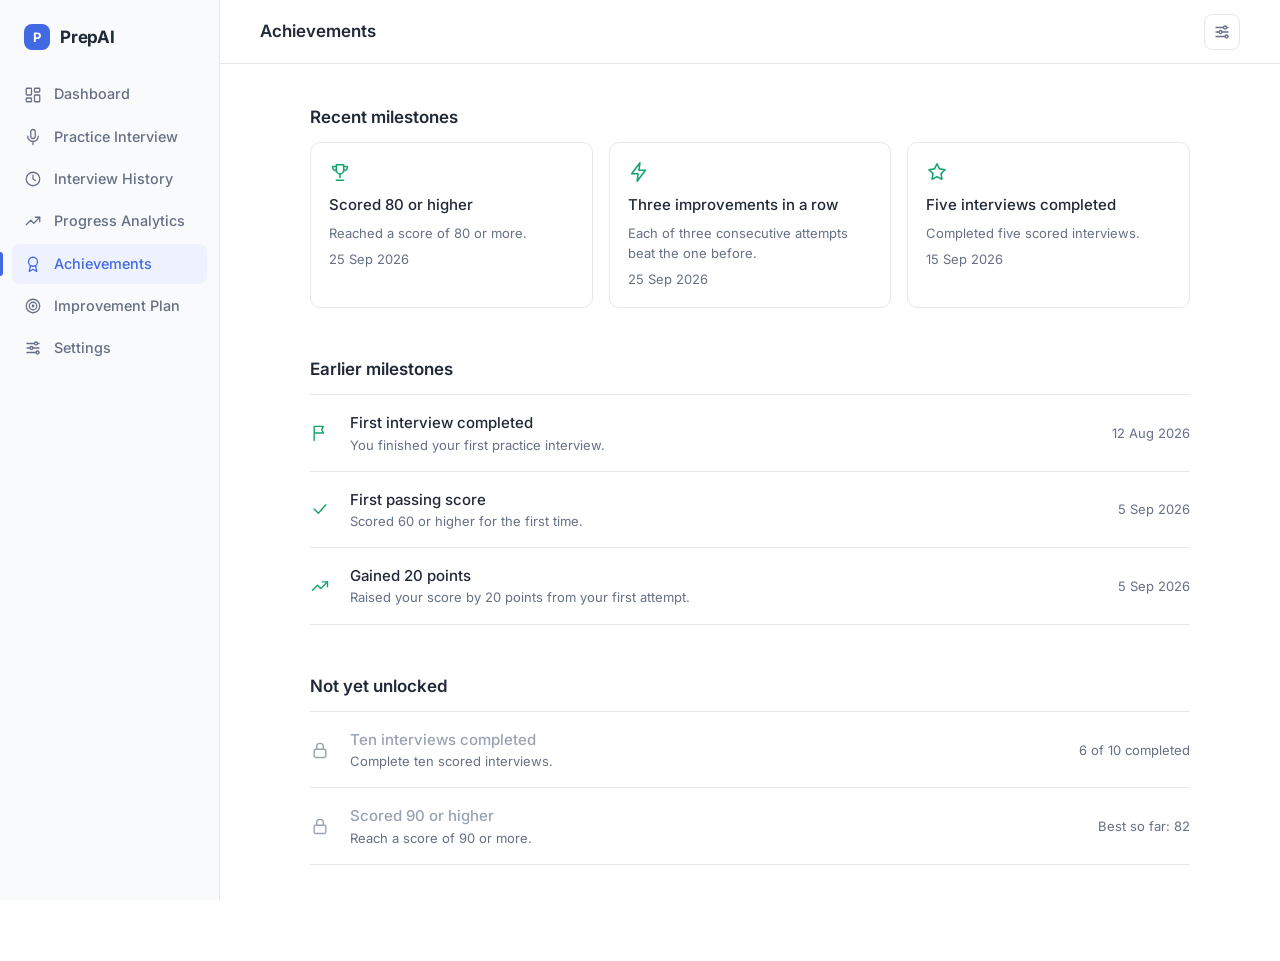
==== prepai/achievements.html @ 639c00a0 "Baseline: Stitch-generated PrepAI frontend before repair stage" ====
<!DOCTYPE html>
<html lang="en">
<head>
  <meta charset="utf-8">
  <meta name="viewport" content="width=device-width, initial-scale=1">
  <title>Achievements – PrepAI</title>
  <link rel="preconnect" href="https://fonts.googleapis.com">
  <link rel="preconnect" href="https://fonts.gstatic.com" crossorigin>
  <link href="https://fonts.googleapis.com/css2?family=Inter:wght@400;500;600;700&display=swap" rel="stylesheet">
  <link rel="stylesheet" href="css/styles.css">
</head>
<body data-page="achievements" data-nav="achievements.html">
  <div class="main">
    <header class="topbar">
      <button class="icon-btn menu-btn" type="button" id="menu-btn" aria-label="Open menu" aria-controls="sidebar" data-icon="menu"></button>
      <h1 class="topbar-title">Achievements</h1>
      <div class="topbar-tools"></div>
      <a class="icon-btn account-btn" href="settings.html" aria-label="Account and settings" title="Account and settings" data-icon="settings"></a>
    </header>
    <main class="content">

      <section>
        <h3 class="section-title" style="margin-bottom:12px">Recent milestones</h3>
        <div class="featured" id="featured"></div>
      </section>
      <section>
        <h3 class="section-title">Earlier milestones</h3>
        <div id="unlocked" style="border-top:1px solid var(--border);margin-top:12px"></div>
      </section>
      <section>
        <h3 class="section-title">Not yet unlocked</h3>
        <div id="locked" style="border-top:1px solid var(--border);margin-top:12px"></div>
      </section>
    </main>
  </div>
  <script src="js/icons.js"></script>
  <script src="js/data.js"></script>
  <script src="js/chart.js"></script>
  <script src="js/pages.js"></script>
  <script src="js/app.js"></script>
</body>
</html>
---- prepai/css/styles.css ----
/* ==========================================================
   PrepAI – one light design system for every screen
   ========================================================== */
:root {
  --bg: #FFFFFF;
  --surface: #F8FAFC;
  --primary: #4169E1;
  --primary-dark: #3558C9;
  --primary-soft: #EEF2FF;
  --text: #202938;
  --muted: #667085;
  --border: #E5E7EB;
  --success: #16A36A;
  --danger: #DC5353;
  --radius: 10px;
  --sidebar: 220px;
  --font: Inter, system-ui, -apple-system, "Segoe UI", Roboto, Helvetica, Arial, sans-serif;
}
* { box-sizing: border-box; }
html { font-size: 100%; }
body {
  margin: 0; background: var(--bg); color: var(--text);
  font-family: var(--font); font-size: .9375rem; line-height: 1.55;
  -webkit-font-smoothing: antialiased;
}
h1, h2, h3, h4, p, ul { margin: 0; }
a { color: inherit; text-decoration: none; }
button, input, select, textarea { font: inherit; color: inherit; }
:focus-visible { outline: 2px solid var(--primary); outline-offset: 2px; border-radius: 6px; }
svg.icon { stroke: currentColor; fill: none; stroke-width: 1.7; stroke-linecap: round; stroke-linejoin: round; flex: none; }
.muted { color: var(--muted); }
.pos { color: var(--success); }
.neg { color: var(--danger); }

/* ---------- Sidebar ---------- */
.sidebar {
  position: fixed; inset: 0 auto 0 0; width: var(--sidebar); z-index: 50;
  background: var(--surface); border-right: 1px solid var(--border);
  display: flex; flex-direction: column; padding: 20px 12px;
}
.brand { display: flex; align-items: center; gap: 10px; padding: 4px 12px 24px; font-weight: 700; font-size: 1.0625rem; letter-spacing: -.01em; }
.brand-mark { width: 26px; height: 26px; border-radius: 8px; background: var(--primary); color: #fff; display: grid; place-items: center; font-size: .8125rem; }
.nav { display: flex; flex-direction: column; gap: 2px; }
.nav a { position: relative; display: flex; align-items: center; gap: 12px; padding: 9px 12px; border-radius: 8px; color: var(--muted); font-weight: 500; font-size: .9rem; }
.nav a:hover { background: #EEF1F6; color: var(--text); }
.nav a[aria-current="page"] { background: var(--primary-soft); color: var(--primary); }
.nav a[aria-current="page"]::before { content: ""; position: absolute; left: -12px; top: 8px; bottom: 8px; width: 3px; border-radius: 0 3px 3px 0; background: var(--primary); }
.scrim { display: none; position: fixed; inset: 0; background: rgba(32, 41, 56, .4); z-index: 40; }

/* ---------- Layout ---------- */
.main { margin-left: var(--sidebar); min-height: 100vh; }
.topbar { position: sticky; top: 0; z-index: 30; background: #fff; border-bottom: 1px solid var(--border); display: flex; align-items: center; gap: 16px; min-height: 64px; padding: 0 40px; flex-wrap: wrap; }
.topbar-title { font-size: 1.0625rem; font-weight: 600; }
.topbar-tools { margin-left: auto; display: flex; align-items: center; gap: 12px; flex-wrap: wrap; }
.topbar-tools:empty { display: none; }
.icon-btn { display: inline-grid; place-items: center; width: 36px; height: 36px; border-radius: 8px; border: 1px solid var(--border); background: #fff; color: var(--muted); cursor: pointer; }
.icon-btn:hover { background: var(--surface); color: var(--text); }
.menu-btn { display: none; }
.account-btn { margin-left: auto; }
.topbar-tools:not(:empty) + .account-btn { margin-left: 0; }
.content { max-width: 960px; margin: 0 auto; padding: 40px 40px 96px; display: flex; flex-direction: column; gap: 48px; }

/* ---------- Typography ---------- */
.page-heading { font-size: 1.75rem; font-weight: 600; letter-spacing: -.02em; line-height: 1.25; }
.subtle { color: var(--muted); margin-top: 4px; }
.section-title { font-size: 1.0625rem; font-weight: 600; }
.eyebrow { font-size: .75rem; font-weight: 600; text-transform: uppercase; letter-spacing: .06em; color: var(--primary); }
.section-head { display: flex; justify-content: space-between; align-items: baseline; margin-bottom: 12px; gap: 12px; }
.link { color: var(--primary); font-weight: 500; font-size: .875rem; }
.link:hover { text-decoration: underline; }

/* ---------- Buttons & controls ---------- */
.btn { display: inline-flex; align-items: center; justify-content: center; gap: 8px; height: 40px; padding: 0 18px; border-radius: 8px; border: 1px solid transparent; background: none; font-weight: 500; cursor: pointer; white-space: nowrap; }
.btn-primary { background: var(--primary); color: #fff; }
.btn-primary:hover { background: var(--primary-dark); }
.btn-secondary { background: #fff; border-color: var(--border); }
.btn-secondary:hover { background: var(--surface); }
.btn-outline { background: #fff; border-color: var(--primary); color: var(--primary); }
.btn-outline:hover { background: var(--primary-soft); }
.btn-ghost { color: var(--muted); }
.btn-ghost:hover { color: var(--text); background: var(--surface); }
.btn-sm { height: 32px; padding: 0 12px; font-size: .8125rem; }
.btn-block { width: 100%; }
.seg { display: inline-flex; border: 1px solid var(--border); border-radius: 8px; padding: 2px; background: #fff; }
.seg button { border: 0; background: none; padding: 6px 12px; border-radius: 6px; font-size: .8125rem; font-weight: 500; color: var(--muted); cursor: pointer; }
.seg button[aria-pressed="true"] { background: var(--primary-soft); color: var(--primary); }
.select, .input { height: 38px; border: 1px solid var(--border); border-radius: 8px; padding: 0 12px; background: #fff; min-width: 0; }
.input:focus, .select:focus, textarea:focus { outline: 2px solid var(--primary); outline-offset: 0; border-color: var(--primary); }
.switch { position: relative; display: inline-block; }
.switch input { appearance: none; -webkit-appearance: none; width: 38px; height: 22px; border-radius: 99px; background: #D0D5DD; margin: 0; cursor: pointer; transition: background .15s; display: block; }
.switch input::after { content: ""; position: absolute; top: 3px; left: 3px; width: 16px; height: 16px; border-radius: 50%; background: #fff; transition: transform .15s; }
.switch input:checked { background: var(--primary); }
.switch input:checked::after { transform: translateX(16px); }

/* ---------- Dashboard ---------- */
.hero { display: flex; justify-content: space-between; align-items: center; gap: 24px; flex-wrap: wrap; }
.metrics { display: grid; grid-template-columns: repeat(3, 1fr); gap: 16px; }
.metric { border: 1px solid var(--border); border-radius: var(--radius); padding: 18px 20px; }
.metric-label { font-size: .8125rem; color: var(--muted); }
.metric-value { font-size: 1.875rem; font-weight: 600; letter-spacing: -.02em; line-height: 1.2; margin-top: 6px; }
.metric-sub { font-size: .8125rem; color: var(--muted); margin-top: 2px; }
.split { display: grid; grid-template-columns: minmax(0, 2fr) minmax(0, 1fr); gap: 40px; align-items: start; }
.split .section-title { margin-bottom: 12px; }
.reco { background: var(--surface); border: 1px solid var(--border); border-radius: var(--radius); padding: 24px; display: flex; flex-direction: column; gap: 14px; }
.reco-text { font-size: 1.0625rem; font-weight: 500; line-height: 1.45; }

/* ---------- Lists ---------- */
.list { border-top: 1px solid var(--border); }
.list-row { display: flex; align-items: center; gap: 16px; padding: 16px 4px; border-bottom: 1px solid var(--border); }
a.list-row:hover { background: var(--surface); }
.row-main { flex: 1; min-width: 0; }
.row-title { font-weight: 500; }
.row-sub { font-size: .8125rem; color: var(--muted); }
.row-score { font-weight: 600; width: 40px; text-align: right; }
.row-change { display: inline-flex; align-items: center; gap: 2px; width: 56px; font-size: .8125rem; font-weight: 500; }
.table .row-change, .plain-list .row-change { width: auto; }
.row-arrow { color: var(--muted); display: inline-flex; }
.two-col { display: grid; grid-template-columns: 1fr 1fr; gap: 48px; }
.plain-list { list-style: none; padding: 0; margin-top: 12px; border-top: 1px solid var(--border); }
.plain-list li { display: flex; justify-content: space-between; align-items: center; gap: 12px; padding: 12px 0; border-bottom: 1px solid var(--border); }
.bullets { margin: 12px 0 0; padding-left: 18px; display: flex; flex-direction: column; gap: 8px; }

/* ---------- Chart ---------- */
.chart { position: relative; width: 100%; }
.chart svg { display: block; overflow: visible; }
.chart .grid { stroke: var(--border); stroke-width: 1; }
.chart .axis-label { fill: var(--muted); font-size: 11px; font-family: var(--font); }
.chart .line { fill: none; stroke: var(--primary); stroke-width: 2.25; stroke-linejoin: round; stroke-linecap: round; }
.chart .trend { fill: none; stroke: #98A2B3; stroke-width: 1.5; stroke-dasharray: 5 5; }
.chart .dot { fill: #fff; stroke: var(--primary); stroke-width: 2.25; transition: stroke-width .12s; }
.chart .pt:hover .dot, .chart .pt:focus .dot { stroke-width: 4; }
.chart .hit { fill: transparent; cursor: pointer; }
.chart .mk-ach { fill: var(--success); }
.chart .mk-miss { fill: #fff; stroke: #98A2B3; stroke-width: 1.5; }
.chart-tip { position: absolute; pointer-events: none; background: var(--text); color: #fff; padding: 8px 10px; border-radius: 8px; font-size: .75rem; line-height: 1.45; white-space: nowrap; transform: translate(-50%, -125%); z-index: 5; }
.chart-tip[hidden] { display: none; }
.empty { color: var(--muted); padding: 48px 0; text-align: center; }
.legend { display: flex; flex-wrap: wrap; gap: 8px 20px; font-size: .8125rem; color: var(--muted); margin-top: 14px; }
.legend span { display: inline-flex; align-items: center; gap: 6px; }
.summary-line { margin-top: 16px; font-size: 1rem; }

/* ---------- Table (history) ---------- */
.summary-compact { color: var(--muted); font-size: .875rem; }
.table { width: 100%; border-collapse: collapse; }
.table th { text-align: left; font-size: .75rem; font-weight: 500; color: var(--muted); text-transform: uppercase; letter-spacing: .05em; padding: 0 12px 10px; border-bottom: 1px solid var(--border); }
.table td { padding: 16px 12px; border-bottom: 1px solid var(--border); vertical-align: middle; font-variant-numeric: tabular-nums; }
.table tbody tr[data-href] { cursor: pointer; }
.table tbody tr:hover td { background: var(--surface); }
.res { font-size: .8125rem; font-weight: 500; }
.res-passed { color: var(--success); }
.res-failed { color: var(--danger); }
.res-incomplete, .res-missed { color: var(--muted); }
.table-foot { display: flex; justify-content: center; margin-top: 20px; }
.view-link { display: inline-flex; align-items: center; gap: 2px; color: var(--primary); font-weight: 500; font-size: .875rem; }

/* ---------- Improvement plan ---------- */
.skills { border-top: 1px solid var(--border); margin-top: 12px; }
.skill { display: grid; grid-template-columns: 180px 1fr 44px 64px; align-items: center; gap: 16px; padding: 14px 0; border-bottom: 1px solid var(--border); }
.bar { height: 6px; border-radius: 99px; background: #EEF1F6; overflow: hidden; }
.bar > span { display: block; height: 100%; background: var(--primary); border-radius: 99px; }
.action { display: grid; grid-template-columns: 80px 1fr 80px auto; align-items: center; gap: 16px; padding: 16px 0; border-bottom: 1px solid var(--border); }
.priority { font-size: .75rem; font-weight: 600; text-transform: uppercase; letter-spacing: .05em; color: var(--primary); }
details.disclosure { border-top: 1px solid var(--border); border-bottom: 1px solid var(--border); }
details.disclosure > summary { list-style: none; cursor: pointer; padding: 16px 0; display: flex; align-items: center; justify-content: space-between; font-weight: 500; }
details > summary::-webkit-details-marker { display: none; }
details > summary .chev { transition: transform .15s; color: var(--muted); display: inline-flex; }
details[open] > summary .chev { transform: rotate(90deg); }
.disclosure-body { padding: 4px 0 24px; display: flex; flex-direction: column; gap: 24px; }

/* ---------- Achievements ---------- */
.featured { display: grid; grid-template-columns: repeat(3, 1fr); gap: 16px; }
.feat { border: 1px solid var(--border); border-radius: var(--radius); padding: 18px; display: flex; flex-direction: column; gap: 6px; }
.feat .icon { color: var(--success); margin-bottom: 4px; }
.ach-row { display: grid; grid-template-columns: 24px 1fr auto; gap: 16px; align-items: center; padding: 16px 0; border-bottom: 1px solid var(--border); }
.ach-row .icon { color: var(--success); }
.ach-row.locked .icon, .ach-row.locked .row-title { color: #98A2B3; }
.ach-date { font-size: .8125rem; color: var(--muted); white-space: nowrap; }

/* ---------- Results ---------- */
.score-row { display: flex; align-items: center; gap: 32px; flex-wrap: wrap; }
.big-score { font-size: 3.5rem; font-weight: 600; letter-spacing: -.03em; line-height: 1; }
.big-score span { font-size: 1.25rem; font-weight: 400; color: var(--muted); margin-left: 4px; }
.score-meta { display: flex; flex-direction: column; gap: 4px; }
.qa-list { border-top: 1px solid var(--border); margin-top: 12px; }
details.qa { border-bottom: 1px solid var(--border); }
details.qa > summary { list-style: none; cursor: pointer; display: grid; grid-template-columns: 32px 1fr auto 20px; gap: 12px; align-items: center; padding: 16px 0; }
details.qa .qa-body { padding: 0 0 20px 44px; color: var(--muted); }
.actions { display: flex; gap: 12px; flex-wrap: wrap; }
.notice { border: 1px solid var(--border); background: var(--surface); border-radius: var(--radius); padding: 16px 20px; color: var(--muted); }

/* ---------- Practice ---------- */
.practice { max-width: 720px; gap: 28px; padding-top: 56px; }
.practice-meta { display: flex; justify-content: space-between; color: var(--muted); font-size: .875rem; }
.timer { font-variant-numeric: tabular-nums; }
.progress { height: 4px; background: #EEF1F6; border-radius: 99px; overflow: hidden; margin-top: -12px; }
.progress span { display: block; height: 100%; width: 0; background: var(--primary); transition: width .25s; }
.question { font-size: 1.625rem; font-weight: 600; letter-spacing: -.015em; line-height: 1.35; }
.answer textarea { width: 100%; min-height: 200px; resize: vertical; border: 1px solid var(--border); border-radius: var(--radius); padding: 16px; line-height: 1.6; }
.answer-tools { display: flex; align-items: center; gap: 16px; margin-top: 12px; min-height: 40px; }
.mic-btn { display: inline-flex; align-items: center; gap: 8px; height: 40px; padding: 0 14px; border: 1px solid var(--border); border-radius: 8px; background: #fff; color: var(--muted); cursor: pointer; }
.mic-btn[aria-pressed="true"] { color: var(--primary); border-color: var(--primary); background: var(--primary-soft); }
.wave { display: flex; align-items: center; gap: 3px; height: 24px; }
.wave[hidden] { display: none; }
.wave span { width: 3px; height: 6px; border-radius: 2px; background: var(--primary); animation: wave 1s ease-in-out infinite; }
.wave span:nth-child(2n) { animation-delay: .15s; }
.wave span:nth-child(3n) { animation-delay: .3s; }
.wave span:nth-child(5n) { animation-delay: .45s; }
@keyframes wave { 0%, 100% { height: 5px; } 50% { height: 22px; } }
.hint { color: var(--danger); font-size: .8125rem; min-height: 1.2em; }
.practice-actions { display: flex; justify-content: space-between; align-items: center; gap: 12px; flex-wrap: wrap; }
.pause-note { display: none; text-align: center; padding: 56px 0; color: var(--muted); }
.practice.is-paused .question, .practice.is-paused .answer, .practice.is-paused #submit { display: none; }
.practice.is-paused .pause-note { display: block; }

/* ---------- Settings ---------- */
.group { border-top: 1px solid var(--border); padding-top: 24px; }
.group h3 { font-size: 1.0625rem; font-weight: 600; margin-bottom: 8px; }
.field { display: flex; justify-content: space-between; align-items: center; gap: 24px; padding: 14px 0; }
.field label, .field .field-name { font-weight: 500; }
.field-desc { font-size: .8125rem; color: var(--muted); }
.field .select, .field .input { width: 220px; }
.save-row { display: flex; align-items: center; gap: 16px; }
.saved-msg { color: var(--success); font-size: .875rem; }

/* ---------- Responsive ---------- */
@media (max-width: 1024px) {
  .sidebar { transform: translateX(-100%); transition: transform .2s; }
  body.nav-open .sidebar { transform: none; }
  body.nav-open .scrim { display: block; }
  .main { margin-left: 0; }
  .menu-btn { display: inline-grid; }
  .topbar { padding: 12px 20px; }
  .content { padding: 28px 20px 72px; gap: 40px; }
  .split { grid-template-columns: 1fr; gap: 32px; }
}
@media (max-width: 720px) {
  .metrics, .featured, .two-col { grid-template-columns: 1fr; }
  .two-col { gap: 32px; }
  .metrics { gap: 12px; }
  .metric-value { font-size: 1.625rem; }
  .page-heading { font-size: 1.5rem; }
  .hero .btn { width: 100%; }
  .topbar-tools { margin-left: 0; width: 100%; order: 3; }
  .topbar-tools .select, .topbar-tools .seg { flex: 1; }
  .topbar-tools .seg button { flex: 1; }
  .account-btn { margin-left: auto !important; }
  .skill { grid-template-columns: 1fr auto auto; row-gap: 8px; }
  .skill .bar { grid-column: 1 / -1; order: 5; }
  .action { grid-template-columns: 1fr auto; row-gap: 4px; }
  .action .priority { grid-column: 1 / -1; }
  .field { flex-direction: column; align-items: stretch; gap: 8px; }
  .field .select, .field .input { width: 100%; }
  .field.toggle { flex-direction: row; align-items: center; }
  .practice { padding-top: 32px; }
  .question { font-size: 1.375rem; }
  .practice-actions .btn-primary { width: 100%; order: -1; }
  .table thead { display: none; }
  .table, .table tbody { display: block; }
  .table tr { display: grid; grid-template-columns: 1fr 1fr; gap: 4px 12px; padding: 14px 0; border-bottom: 1px solid var(--border); }
  .table td { display: block; padding: 0; border: 0; }
  .table td[data-label]::before { content: attr(data-label) ": "; color: var(--muted); font-size: .8125rem; }
  .table tbody tr:hover td { background: none; }
  .actions .btn { width: 100%; }
  details.qa > summary { grid-template-columns: 28px 1fr auto 16px; }
  details.qa .qa-body { padding-left: 0; }
}
@media (prefers-reduced-motion: reduce) {
  *, *::before, *::after { animation: none !important; transition: none !important; }
}
body.reduce-motion *, body.reduce-motion *::before, body.reduce-motion *::after { animation: none !important; transition: none !important; }
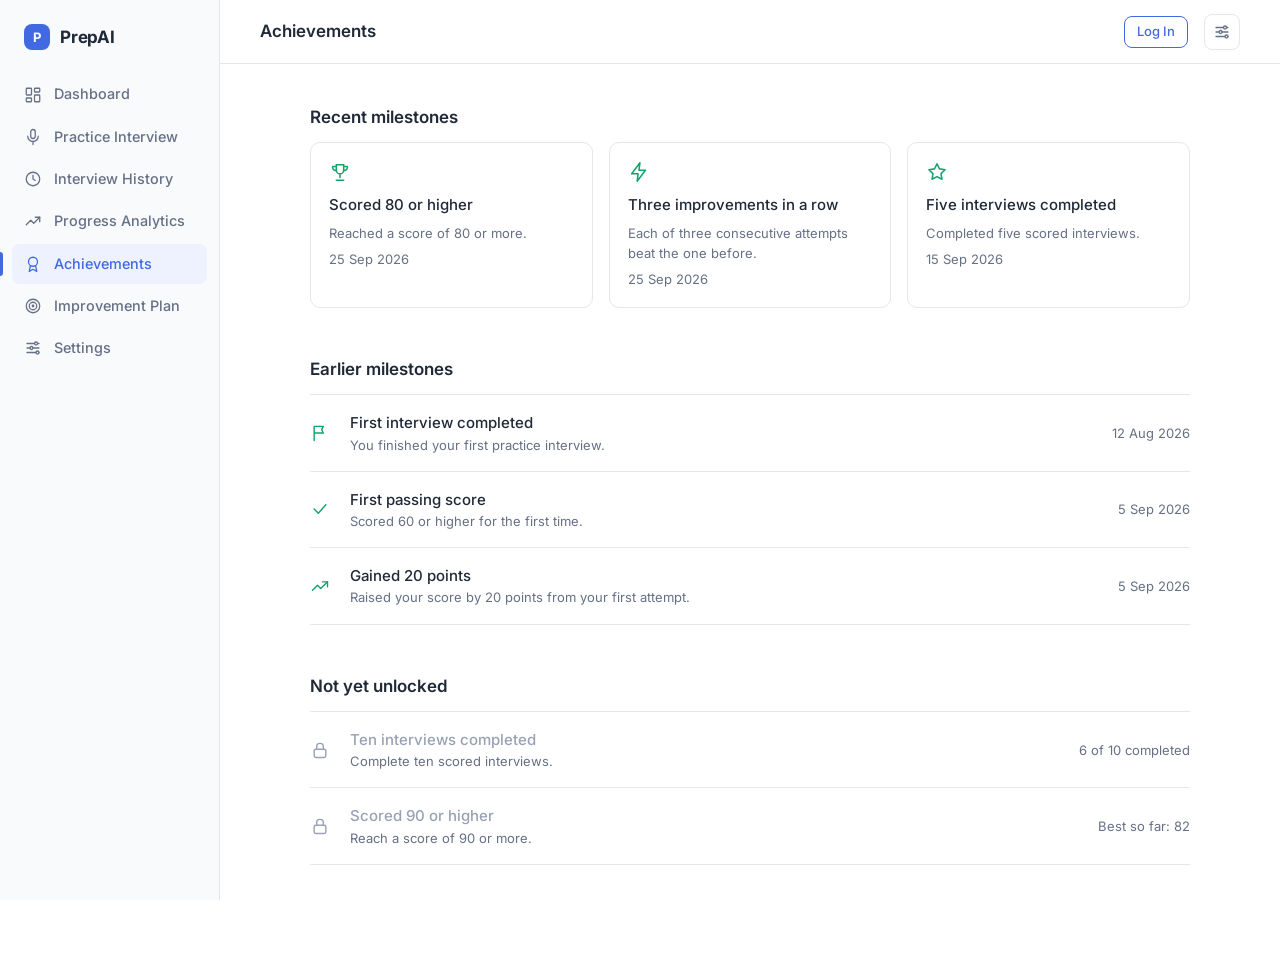
==== commit 14e002c0: "Fix hidden login entry point and repeating interview questions Bug 1: the only way to reach login/re" ====
--- a/prepai/achievements.html
+++ b/prepai/achievements.html
@@ -3,6 +3,7 @@
 <head>
   <meta charset="utf-8">
   <meta name="viewport" content="width=device-width, initial-scale=1">
+  <link rel="icon" href="data:image/svg+xml,%3Csvg xmlns='http://www.w3.org/2000/svg' viewBox='0 0 32 32'%3E%3Crect width='32' height='32' rx='8' fill='%234169E1'/%3E%3Ctext x='16' y='22' font-family='Arial,Helvetica,sans-serif' font-size='17' font-weight='700' fill='%23fff' text-anchor='middle'%3EP%3C/text%3E%3C/svg%3E">
   <title>Achievements – PrepAI</title>
   <link rel="preconnect" href="https://fonts.googleapis.com">
   <link rel="preconnect" href="https://fonts.gstatic.com" crossorigin>
@@ -15,7 +16,7 @@
       <button class="icon-btn menu-btn" type="button" id="menu-btn" aria-label="Open menu" aria-controls="sidebar" data-icon="menu"></button>
       <h1 class="topbar-title">Achievements</h1>
       <div class="topbar-tools"></div>
-      <a class="icon-btn account-btn" href="settings.html" aria-label="Account and settings" title="Account and settings" data-icon="settings"></a>
+      <a class="icon-btn account-btn" href="settings.html#account-section" aria-label="Account and settings" title="Log in, sign up, or manage your account" data-icon="settings"></a>
     </header>
     <main class="content">
 
@@ -36,6 +37,7 @@
   <script src="js/icons.js"></script>
   <script src="js/data.js"></script>
   <script src="js/chart.js"></script>
+  <script src="js/api.js"></script>
   <script src="js/pages.js"></script>
   <script src="js/app.js"></script>
 </body>
--- a/prepai/css/styles.css
+++ b/prepai/css/styles.css
@@ -31,6 +31,7 @@
 .muted { color: var(--muted); }
 .pos { color: var(--success); }
 .neg { color: var(--danger); }
+.sr-only { position: absolute; width: 1px; height: 1px; padding: 0; margin: -1px; overflow: hidden; clip: rect(0, 0, 0, 0); white-space: nowrap; border: 0; }
 
 /* ---------- Sidebar ---------- */
 .sidebar {
@@ -119,6 +120,8 @@
 .plain-list { list-style: none; padding: 0; margin-top: 12px; border-top: 1px solid var(--border); }
 .plain-list li { display: flex; justify-content: space-between; align-items: center; gap: 12px; padding: 12px 0; border-bottom: 1px solid var(--border); }
 .bullets { margin: 12px 0 0; padding-left: 18px; display: flex; flex-direction: column; gap: 8px; }
+.eval-dims { display: flex; flex-wrap: wrap; gap: 16px; font-size: .8125rem; color: var(--muted); margin: 8px 0 16px; }
+.eval-dims strong { color: var(--text); font-size: .9375rem; }
 
 /* ---------- Chart ---------- */
 .chart { position: relative; width: 100%; }
@@ -207,9 +210,12 @@
 .wave span:nth-child(5n) { animation-delay: .45s; }
 @keyframes wave { 0%, 100% { height: 5px; } 50% { height: 22px; } }
 .hint { color: var(--danger); font-size: .8125rem; min-height: 1.2em; }
+.practice-panel { display: flex; flex-direction: column; gap: 28px; }
 .practice-actions { display: flex; justify-content: space-between; align-items: center; gap: 12px; flex-wrap: wrap; }
+.practice-actions > div { display: flex; align-items: center; gap: 12px; flex-wrap: wrap; }
+.btn:disabled { opacity: .5; cursor: not-allowed; }
 .pause-note { display: none; text-align: center; padding: 56px 0; color: var(--muted); }
-.practice.is-paused .question, .practice.is-paused .answer, .practice.is-paused #submit { display: none; }
+.practice.is-paused .question, .practice.is-paused .answer, .practice.is-paused #submit, .practice.is-paused #prev { display: none; }
 .practice.is-paused .pause-note { display: block; }
 
 /* ---------- Settings ---------- */
@@ -221,6 +227,12 @@
 .field .select, .field .input { width: 220px; }
 .save-row { display: flex; align-items: center; gap: 16px; }
 .saved-msg { color: var(--success); font-size: .875rem; }
+#backend-status { display: flex; align-items: center; gap: 10px; }
+#backend-status .status-dot { width: 8px; height: 8px; border-radius: 50%; background: var(--muted); flex-shrink: 0; }
+#backend-status.is-ok .status-dot { background: var(--success); }
+#backend-status.is-down .status-dot { background: var(--danger); }
+#backend-status.is-ok { color: var(--success); }
+#backend-status.is-down { color: var(--danger); }
 
 /* ---------- Responsive ---------- */
 @media (max-width: 1024px) {
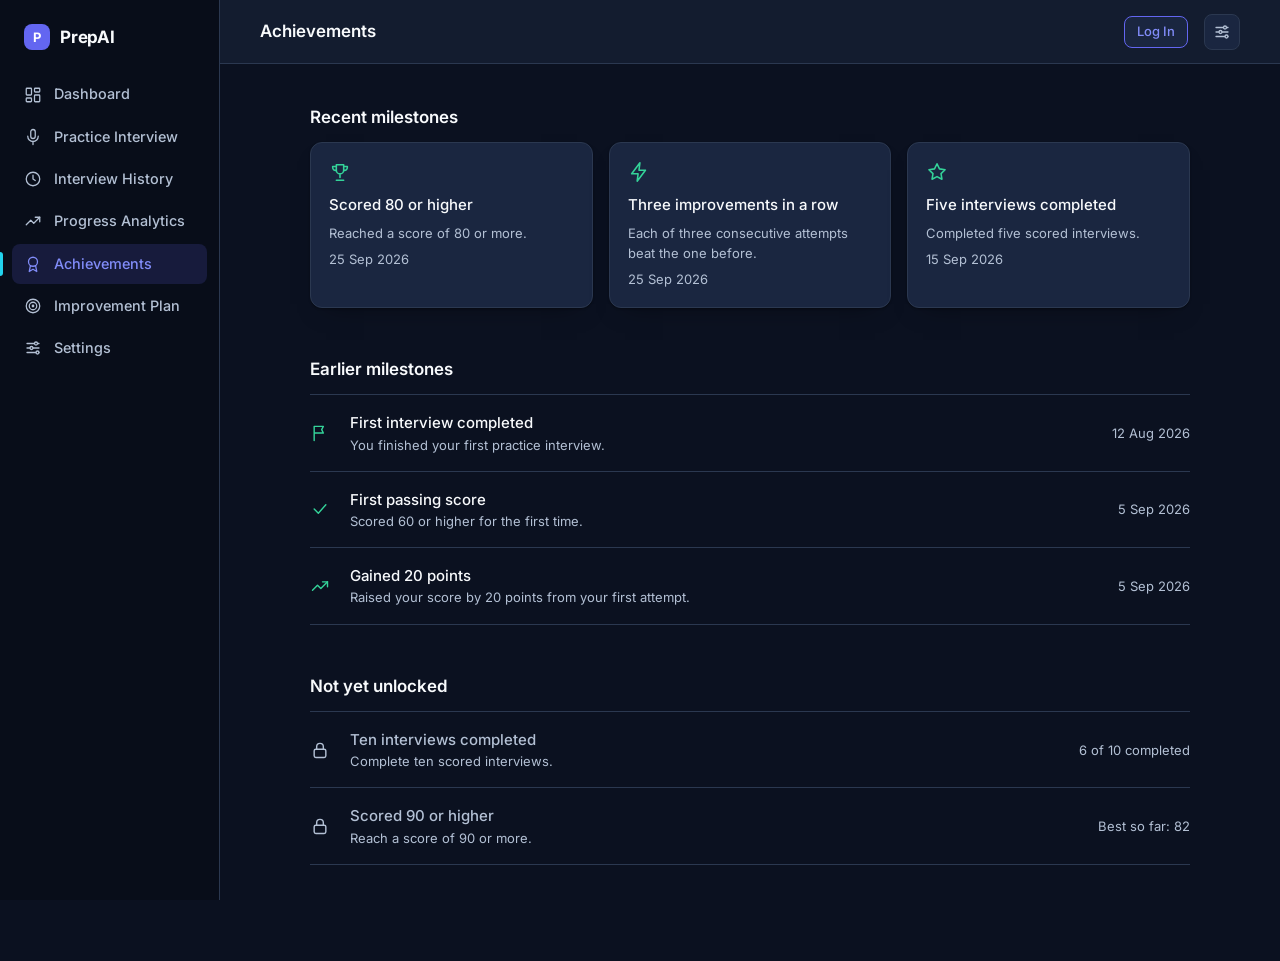
==== commit 1d0a572b: "feat: integrate Stitch-inspired PrepAI redesign Re-skins the whole app in the requested premium dark" ====
--- a/prepai/achievements.html
+++ b/prepai/achievements.html
@@ -3,7 +3,7 @@
 <head>
   <meta charset="utf-8">
   <meta name="viewport" content="width=device-width, initial-scale=1">
-  <link rel="icon" href="data:image/svg+xml,%3Csvg xmlns='http://www.w3.org/2000/svg' viewBox='0 0 32 32'%3E%3Crect width='32' height='32' rx='8' fill='%234169E1'/%3E%3Ctext x='16' y='22' font-family='Arial,Helvetica,sans-serif' font-size='17' font-weight='700' fill='%23fff' text-anchor='middle'%3EP%3C/text%3E%3C/svg%3E">
+  <link rel="icon" href="data:image/svg+xml,%3Csvg xmlns='http://www.w3.org/2000/svg' viewBox='0 0 32 32'%3E%3Crect width='32' height='32' rx='8' fill='%236366F1'/%3E%3Ctext x='16' y='22' font-family='Arial,Helvetica,sans-serif' font-size='17' font-weight='700' fill='%23fff' text-anchor='middle'%3EP%3C/text%3E%3C/svg%3E">
   <title>Achievements – PrepAI</title>
   <link rel="preconnect" href="https://fonts.googleapis.com">
   <link rel="preconnect" href="https://fonts.gstatic.com" crossorigin>
--- a/prepai/css/styles.css
+++ b/prepai/css/styles.css
@@ -1,18 +1,24 @@
 /* ==========================================================
-   PrepAI – one light design system for every screen
+   PrepAI – one dark design system for every screen
    ========================================================== */
 :root {
-  --bg: #FFFFFF;
-  --surface: #F8FAFC;
-  --primary: #4169E1;
-  --primary-dark: #3558C9;
-  --primary-soft: #EEF2FF;
-  --text: #202938;
-  --muted: #667085;
-  --border: #E5E7EB;
-  --success: #16A36A;
-  --danger: #DC5353;
-  --radius: 10px;
+  --bg: #0B1120;
+  --sidebar-bg: #080D19;
+  --surface: #131C2F;
+  --card: #1A2640;
+  --primary: #6366F1;
+  --primary-hover: #818CF8;
+  --primary-soft: rgba(99, 102, 241, .16);
+  --accent: #22D3EE;
+  --accent-soft: rgba(34, 211, 238, .14);
+  --text: #F8FAFC;
+  --muted: #B3C0D4;
+  --border: #2B3850;
+  --success: #34D399;
+  --warning: #FBBF24;
+  --danger: #FB7185;
+  --radius: 12px;
+  --shadow-card: 0 1px 2px rgba(0, 0, 0, .3), 0 12px 24px -16px rgba(0, 0, 0, .5);
   --sidebar: 220px;
   --font: Inter, system-ui, -apple-system, "Segoe UI", Roboto, Helvetica, Arial, sans-serif;
 }
@@ -26,7 +32,7 @@
 h1, h2, h3, h4, p, ul { margin: 0; }
 a { color: inherit; text-decoration: none; }
 button, input, select, textarea { font: inherit; color: inherit; }
-:focus-visible { outline: 2px solid var(--primary); outline-offset: 2px; border-radius: 6px; }
+:focus-visible { outline: 2px solid var(--accent); outline-offset: 2px; border-radius: 6px; }
 svg.icon { stroke: currentColor; fill: none; stroke-width: 1.7; stroke-linecap: round; stroke-linejoin: round; flex: none; }
 .muted { color: var(--muted); }
 .pos { color: var(--success); }
@@ -36,59 +42,59 @@
 /* ---------- Sidebar ---------- */
 .sidebar {
   position: fixed; inset: 0 auto 0 0; width: var(--sidebar); z-index: 50;
-  background: var(--surface); border-right: 1px solid var(--border);
+  background: var(--sidebar-bg); border-right: 1px solid var(--border);
   display: flex; flex-direction: column; padding: 20px 12px;
 }
 .brand { display: flex; align-items: center; gap: 10px; padding: 4px 12px 24px; font-weight: 700; font-size: 1.0625rem; letter-spacing: -.01em; }
 .brand-mark { width: 26px; height: 26px; border-radius: 8px; background: var(--primary); color: #fff; display: grid; place-items: center; font-size: .8125rem; }
 .nav { display: flex; flex-direction: column; gap: 2px; }
 .nav a { position: relative; display: flex; align-items: center; gap: 12px; padding: 9px 12px; border-radius: 8px; color: var(--muted); font-weight: 500; font-size: .9rem; }
-.nav a:hover { background: #EEF1F6; color: var(--text); }
-.nav a[aria-current="page"] { background: var(--primary-soft); color: var(--primary); }
-.nav a[aria-current="page"]::before { content: ""; position: absolute; left: -12px; top: 8px; bottom: 8px; width: 3px; border-radius: 0 3px 3px 0; background: var(--primary); }
-.scrim { display: none; position: fixed; inset: 0; background: rgba(32, 41, 56, .4); z-index: 40; }
+.nav a:hover { background: var(--card); color: var(--text); }
+.nav a[aria-current="page"] { background: var(--primary-soft); color: var(--primary-hover); }
+.nav a[aria-current="page"]::before { content: ""; position: absolute; left: -12px; top: 8px; bottom: 8px; width: 3px; border-radius: 0 3px 3px 0; background: var(--accent); }
+.scrim { display: none; position: fixed; inset: 0; background: rgba(2, 6, 16, .7); z-index: 40; }
 
 /* ---------- Layout ---------- */
 .main { margin-left: var(--sidebar); min-height: 100vh; }
-.topbar { position: sticky; top: 0; z-index: 30; background: #fff; border-bottom: 1px solid var(--border); display: flex; align-items: center; gap: 16px; min-height: 64px; padding: 0 40px; flex-wrap: wrap; }
+.topbar { position: sticky; top: 0; z-index: 30; background: var(--surface); border-bottom: 1px solid var(--border); display: flex; align-items: center; gap: 16px; min-height: 64px; padding: 0 40px; flex-wrap: wrap; }
 .topbar-title { font-size: 1.0625rem; font-weight: 600; }
 .topbar-tools { margin-left: auto; display: flex; align-items: center; gap: 12px; flex-wrap: wrap; }
 .topbar-tools:empty { display: none; }
-.icon-btn { display: inline-grid; place-items: center; width: 36px; height: 36px; border-radius: 8px; border: 1px solid var(--border); background: #fff; color: var(--muted); cursor: pointer; }
-.icon-btn:hover { background: var(--surface); color: var(--text); }
+.icon-btn { display: inline-grid; place-items: center; width: 36px; height: 36px; border-radius: 8px; border: 1px solid var(--border); background: var(--card); color: var(--muted); cursor: pointer; }
+.icon-btn:hover { background: var(--primary-soft); color: var(--text); }
 .menu-btn { display: none; }
 .account-btn { margin-left: auto; }
 .topbar-tools:not(:empty) + .account-btn { margin-left: 0; }
 .content { max-width: 960px; margin: 0 auto; padding: 40px 40px 96px; display: flex; flex-direction: column; gap: 48px; }
 
 /* ---------- Typography ---------- */
-.page-heading { font-size: 1.75rem; font-weight: 600; letter-spacing: -.02em; line-height: 1.25; }
+.page-heading { font-size: 1.75rem; font-weight: 600; letter-spacing: -.02em; line-height: 1.25; color: var(--text); }
 .subtle { color: var(--muted); margin-top: 4px; }
 .section-title { font-size: 1.0625rem; font-weight: 600; }
-.eyebrow { font-size: .75rem; font-weight: 600; text-transform: uppercase; letter-spacing: .06em; color: var(--primary); }
+.eyebrow { font-size: .75rem; font-weight: 600; text-transform: uppercase; letter-spacing: .06em; color: var(--accent); }
 .section-head { display: flex; justify-content: space-between; align-items: baseline; margin-bottom: 12px; gap: 12px; }
-.link { color: var(--primary); font-weight: 500; font-size: .875rem; }
+.link { color: var(--primary-hover); font-weight: 500; font-size: .875rem; }
 .link:hover { text-decoration: underline; }
 
 /* ---------- Buttons & controls ---------- */
 .btn { display: inline-flex; align-items: center; justify-content: center; gap: 8px; height: 40px; padding: 0 18px; border-radius: 8px; border: 1px solid transparent; background: none; font-weight: 500; cursor: pointer; white-space: nowrap; }
 .btn-primary { background: var(--primary); color: #fff; }
-.btn-primary:hover { background: var(--primary-dark); }
-.btn-secondary { background: #fff; border-color: var(--border); }
+.btn-primary:hover { background: var(--primary-hover); }
+.btn-secondary { background: var(--card); border-color: var(--border); color: var(--text); }
 .btn-secondary:hover { background: var(--surface); }
-.btn-outline { background: #fff; border-color: var(--primary); color: var(--primary); }
+.btn-outline { background: var(--card); border-color: var(--primary); color: var(--primary-hover); }
 .btn-outline:hover { background: var(--primary-soft); }
 .btn-ghost { color: var(--muted); }
-.btn-ghost:hover { color: var(--text); background: var(--surface); }
+.btn-ghost:hover { color: var(--text); background: var(--card); }
 .btn-sm { height: 32px; padding: 0 12px; font-size: .8125rem; }
 .btn-block { width: 100%; }
-.seg { display: inline-flex; border: 1px solid var(--border); border-radius: 8px; padding: 2px; background: #fff; }
+.seg { display: inline-flex; border: 1px solid var(--border); border-radius: 8px; padding: 2px; background: var(--card); }
 .seg button { border: 0; background: none; padding: 6px 12px; border-radius: 6px; font-size: .8125rem; font-weight: 500; color: var(--muted); cursor: pointer; }
-.seg button[aria-pressed="true"] { background: var(--primary-soft); color: var(--primary); }
-.select, .input { height: 38px; border: 1px solid var(--border); border-radius: 8px; padding: 0 12px; background: #fff; min-width: 0; }
-.input:focus, .select:focus, textarea:focus { outline: 2px solid var(--primary); outline-offset: 0; border-color: var(--primary); }
+.seg button[aria-pressed="true"] { background: var(--primary-soft); color: var(--primary-hover); }
+.select, .input { height: 38px; border: 1px solid var(--border); border-radius: 8px; padding: 0 12px; background: var(--card); color: var(--text); min-width: 0; }
+.input:focus, .select:focus, textarea:focus { outline: 2px solid var(--accent); outline-offset: 0; border-color: var(--accent); }
 .switch { position: relative; display: inline-block; }
-.switch input { appearance: none; -webkit-appearance: none; width: 38px; height: 22px; border-radius: 99px; background: #D0D5DD; margin: 0; cursor: pointer; transition: background .15s; display: block; }
+.switch input { appearance: none; -webkit-appearance: none; width: 38px; height: 22px; border-radius: 99px; background: var(--border); margin: 0; cursor: pointer; transition: background .15s; display: block; }
 .switch input::after { content: ""; position: absolute; top: 3px; left: 3px; width: 16px; height: 16px; border-radius: 50%; background: #fff; transition: transform .15s; }
 .switch input:checked { background: var(--primary); }
 .switch input:checked::after { transform: translateX(16px); }
@@ -96,23 +102,29 @@
 /* ---------- Dashboard ---------- */
 .hero { display: flex; justify-content: space-between; align-items: center; gap: 24px; flex-wrap: wrap; }
 .metrics { display: grid; grid-template-columns: repeat(3, 1fr); gap: 16px; }
-.metric { border: 1px solid var(--border); border-radius: var(--radius); padding: 18px 20px; }
+.metric { background: var(--card); border: 1px solid var(--border); border-radius: var(--radius); padding: 18px 20px; box-shadow: var(--shadow-card); }
 .metric-label { font-size: .8125rem; color: var(--muted); }
-.metric-value { font-size: 1.875rem; font-weight: 600; letter-spacing: -.02em; line-height: 1.2; margin-top: 6px; }
+.metric-value { font-size: 1.875rem; font-weight: 600; letter-spacing: -.02em; line-height: 1.2; margin-top: 6px; color: var(--text); }
 .metric-sub { font-size: .8125rem; color: var(--muted); margin-top: 2px; }
 .split { display: grid; grid-template-columns: minmax(0, 2fr) minmax(0, 1fr); gap: 40px; align-items: start; }
 .split .section-title { margin-bottom: 12px; }
-.reco { background: var(--surface); border: 1px solid var(--border); border-radius: var(--radius); padding: 24px; display: flex; flex-direction: column; gap: 14px; }
-.reco-text { font-size: 1.0625rem; font-weight: 500; line-height: 1.45; }
+.reco { background: var(--card); border: 1px solid var(--border); border-radius: var(--radius); padding: 24px; display: flex; flex-direction: column; gap: 4px; box-shadow: var(--shadow-card); }
+.reco[hidden] { display: none; }
+.reco-text { font-size: 1.0625rem; font-weight: 500; line-height: 1.45; color: var(--text); }
+.reco-tags { display: flex; flex-wrap: wrap; gap: 8px; margin-top: 10px; }
+.reco-tag { display: inline-flex; align-items: center; background: var(--accent-soft); color: var(--accent); font-size: .8125rem; font-weight: 500; padding: 4px 10px; border-radius: 999px; }
+.reco-actions { display: flex; gap: 12px; flex-wrap: wrap; margin-top: 14px; }
+.reco-secondary { margin-top: 14px; display: flex; flex-direction: column; gap: 8px; }
+.reco-secondary-list { display: flex; gap: 8px; flex-wrap: wrap; }
 
 /* ---------- Lists ---------- */
 .list { border-top: 1px solid var(--border); }
 .list-row { display: flex; align-items: center; gap: 16px; padding: 16px 4px; border-bottom: 1px solid var(--border); }
-a.list-row:hover { background: var(--surface); }
+a.list-row:hover { background: var(--card); }
 .row-main { flex: 1; min-width: 0; }
-.row-title { font-weight: 500; }
+.row-title { font-weight: 500; color: var(--text); }
 .row-sub { font-size: .8125rem; color: var(--muted); }
-.row-score { font-weight: 600; width: 40px; text-align: right; }
+.row-score { font-weight: 600; width: 40px; text-align: right; color: var(--text); }
 .row-change { display: inline-flex; align-items: center; gap: 2px; width: 56px; font-size: .8125rem; font-weight: 500; }
 .table .row-change, .plain-list .row-change { width: auto; }
 .row-arrow { color: var(--muted); display: inline-flex; }
@@ -128,14 +140,14 @@
 .chart svg { display: block; overflow: visible; }
 .chart .grid { stroke: var(--border); stroke-width: 1; }
 .chart .axis-label { fill: var(--muted); font-size: 11px; font-family: var(--font); }
-.chart .line { fill: none; stroke: var(--primary); stroke-width: 2.25; stroke-linejoin: round; stroke-linecap: round; }
-.chart .trend { fill: none; stroke: #98A2B3; stroke-width: 1.5; stroke-dasharray: 5 5; }
-.chart .dot { fill: #fff; stroke: var(--primary); stroke-width: 2.25; transition: stroke-width .12s; }
+.chart .line { fill: none; stroke: var(--accent); stroke-width: 2.25; stroke-linejoin: round; stroke-linecap: round; }
+.chart .trend { fill: none; stroke: var(--muted); stroke-width: 1.5; stroke-dasharray: 5 5; }
+.chart .dot { fill: var(--card); stroke: var(--accent); stroke-width: 2.25; transition: stroke-width .12s; }
 .chart .pt:hover .dot, .chart .pt:focus .dot { stroke-width: 4; }
 .chart .hit { fill: transparent; cursor: pointer; }
 .chart .mk-ach { fill: var(--success); }
-.chart .mk-miss { fill: #fff; stroke: #98A2B3; stroke-width: 1.5; }
-.chart-tip { position: absolute; pointer-events: none; background: var(--text); color: #fff; padding: 8px 10px; border-radius: 8px; font-size: .75rem; line-height: 1.45; white-space: nowrap; transform: translate(-50%, -125%); z-index: 5; }
+.chart .mk-miss { fill: var(--card); stroke: var(--muted); stroke-width: 1.5; }
+.chart-tip { position: absolute; pointer-events: none; background: var(--sidebar-bg); border: 1px solid var(--border); color: var(--text); padding: 8px 10px; border-radius: 8px; font-size: .75rem; line-height: 1.45; white-space: nowrap; transform: translate(-50%, -125%); z-index: 5; }
 .chart-tip[hidden] { display: none; }
 .empty { color: var(--muted); padding: 48px 0; text-align: center; }
 .legend { display: flex; flex-wrap: wrap; gap: 8px 20px; font-size: .8125rem; color: var(--muted); margin-top: 14px; }
@@ -148,21 +160,21 @@
 .table th { text-align: left; font-size: .75rem; font-weight: 500; color: var(--muted); text-transform: uppercase; letter-spacing: .05em; padding: 0 12px 10px; border-bottom: 1px solid var(--border); }
 .table td { padding: 16px 12px; border-bottom: 1px solid var(--border); vertical-align: middle; font-variant-numeric: tabular-nums; }
 .table tbody tr[data-href] { cursor: pointer; }
-.table tbody tr:hover td { background: var(--surface); }
+.table tbody tr:hover td { background: var(--card); }
 .res { font-size: .8125rem; font-weight: 500; }
 .res-passed { color: var(--success); }
 .res-failed { color: var(--danger); }
 .res-incomplete, .res-missed { color: var(--muted); }
 .table-foot { display: flex; justify-content: center; margin-top: 20px; }
-.view-link { display: inline-flex; align-items: center; gap: 2px; color: var(--primary); font-weight: 500; font-size: .875rem; }
+.view-link { display: inline-flex; align-items: center; gap: 2px; color: var(--primary-hover); font-weight: 500; font-size: .875rem; }
 
 /* ---------- Improvement plan ---------- */
 .skills { border-top: 1px solid var(--border); margin-top: 12px; }
 .skill { display: grid; grid-template-columns: 180px 1fr 44px 64px; align-items: center; gap: 16px; padding: 14px 0; border-bottom: 1px solid var(--border); }
-.bar { height: 6px; border-radius: 99px; background: #EEF1F6; overflow: hidden; }
+.bar { height: 6px; border-radius: 99px; background: var(--border); overflow: hidden; }
 .bar > span { display: block; height: 100%; background: var(--primary); border-radius: 99px; }
 .action { display: grid; grid-template-columns: 80px 1fr 80px auto; align-items: center; gap: 16px; padding: 16px 0; border-bottom: 1px solid var(--border); }
-.priority { font-size: .75rem; font-weight: 600; text-transform: uppercase; letter-spacing: .05em; color: var(--primary); }
+.priority { font-size: .75rem; font-weight: 600; text-transform: uppercase; letter-spacing: .05em; color: var(--accent); }
 details.disclosure { border-top: 1px solid var(--border); border-bottom: 1px solid var(--border); }
 details.disclosure > summary { list-style: none; cursor: pointer; padding: 16px 0; display: flex; align-items: center; justify-content: space-between; font-weight: 500; }
 details > summary::-webkit-details-marker { display: none; }
@@ -172,16 +184,16 @@
 
 /* ---------- Achievements ---------- */
 .featured { display: grid; grid-template-columns: repeat(3, 1fr); gap: 16px; }
-.feat { border: 1px solid var(--border); border-radius: var(--radius); padding: 18px; display: flex; flex-direction: column; gap: 6px; }
+.feat { background: var(--card); border: 1px solid var(--border); border-radius: var(--radius); padding: 18px; display: flex; flex-direction: column; gap: 6px; box-shadow: var(--shadow-card); }
 .feat .icon { color: var(--success); margin-bottom: 4px; }
 .ach-row { display: grid; grid-template-columns: 24px 1fr auto; gap: 16px; align-items: center; padding: 16px 0; border-bottom: 1px solid var(--border); }
 .ach-row .icon { color: var(--success); }
-.ach-row.locked .icon, .ach-row.locked .row-title { color: #98A2B3; }
+.ach-row.locked .icon, .ach-row.locked .row-title { color: var(--muted); }
 .ach-date { font-size: .8125rem; color: var(--muted); white-space: nowrap; }
 
 /* ---------- Results ---------- */
 .score-row { display: flex; align-items: center; gap: 32px; flex-wrap: wrap; }
-.big-score { font-size: 3.5rem; font-weight: 600; letter-spacing: -.03em; line-height: 1; }
+.big-score { font-size: 3.5rem; font-weight: 600; letter-spacing: -.03em; line-height: 1; color: var(--text); }
 .big-score span { font-size: 1.25rem; font-weight: 400; color: var(--muted); margin-left: 4px; }
 .score-meta { display: flex; flex-direction: column; gap: 4px; }
 .qa-list { border-top: 1px solid var(--border); margin-top: 12px; }
@@ -189,19 +201,19 @@
 details.qa > summary { list-style: none; cursor: pointer; display: grid; grid-template-columns: 32px 1fr auto 20px; gap: 12px; align-items: center; padding: 16px 0; }
 details.qa .qa-body { padding: 0 0 20px 44px; color: var(--muted); }
 .actions { display: flex; gap: 12px; flex-wrap: wrap; }
-.notice { border: 1px solid var(--border); background: var(--surface); border-radius: var(--radius); padding: 16px 20px; color: var(--muted); }
+.notice { border: 1px solid var(--border); background: var(--card); border-radius: var(--radius); padding: 16px 20px; color: var(--muted); }
 
 /* ---------- Practice ---------- */
 .practice { max-width: 720px; gap: 28px; padding-top: 56px; }
 .practice-meta { display: flex; justify-content: space-between; color: var(--muted); font-size: .875rem; }
 .timer { font-variant-numeric: tabular-nums; }
-.progress { height: 4px; background: #EEF1F6; border-radius: 99px; overflow: hidden; margin-top: -12px; }
+.progress { height: 4px; background: var(--border); border-radius: 99px; overflow: hidden; margin-top: -12px; }
 .progress span { display: block; height: 100%; width: 0; background: var(--primary); transition: width .25s; }
-.question { font-size: 1.625rem; font-weight: 600; letter-spacing: -.015em; line-height: 1.35; }
-.answer textarea { width: 100%; min-height: 200px; resize: vertical; border: 1px solid var(--border); border-radius: var(--radius); padding: 16px; line-height: 1.6; }
+.question { font-size: 1.625rem; font-weight: 600; letter-spacing: -.015em; line-height: 1.35; color: var(--text); }
+.answer textarea { width: 100%; min-height: 200px; resize: vertical; border: 1px solid var(--border); border-radius: var(--radius); padding: 16px; line-height: 1.6; background: var(--card); color: var(--text); }
 .answer-tools { display: flex; align-items: center; gap: 16px; margin-top: 12px; min-height: 40px; }
-.mic-btn { display: inline-flex; align-items: center; gap: 8px; height: 40px; padding: 0 14px; border: 1px solid var(--border); border-radius: 8px; background: #fff; color: var(--muted); cursor: pointer; }
-.mic-btn[aria-pressed="true"] { color: var(--primary); border-color: var(--primary); background: var(--primary-soft); }
+.mic-btn { display: inline-flex; align-items: center; gap: 8px; height: 40px; padding: 0 14px; border: 1px solid var(--border); border-radius: 8px; background: var(--card); color: var(--muted); cursor: pointer; }
+.mic-btn[aria-pressed="true"] { color: var(--primary-hover); border-color: var(--primary); background: var(--primary-soft); }
 .wave { display: flex; align-items: center; gap: 3px; height: 24px; }
 .wave[hidden] { display: none; }
 .wave span { width: 3px; height: 6px; border-radius: 2px; background: var(--primary); animation: wave 1s ease-in-out infinite; }
@@ -211,6 +223,7 @@
 @keyframes wave { 0%, 100% { height: 5px; } 50% { height: 22px; } }
 .hint { color: var(--danger); font-size: .8125rem; min-height: 1.2em; }
 .practice-panel { display: flex; flex-direction: column; gap: 28px; }
+.practice-panel[hidden] { display: none; }
 .practice-actions { display: flex; justify-content: space-between; align-items: center; gap: 12px; flex-wrap: wrap; }
 .practice-actions > div { display: flex; align-items: center; gap: 12px; flex-wrap: wrap; }
 .btn:disabled { opacity: .5; cursor: not-allowed; }
@@ -266,6 +279,7 @@
   .practice { padding-top: 32px; }
   .question { font-size: 1.375rem; }
   .practice-actions .btn-primary { width: 100%; order: -1; }
+  .reco-actions .btn, .reco-secondary-list .btn { width: 100%; }
   .table thead { display: none; }
   .table, .table tbody { display: block; }
   .table tr { display: grid; grid-template-columns: 1fr 1fr; gap: 4px 12px; padding: 14px 0; border-bottom: 1px solid var(--border); }
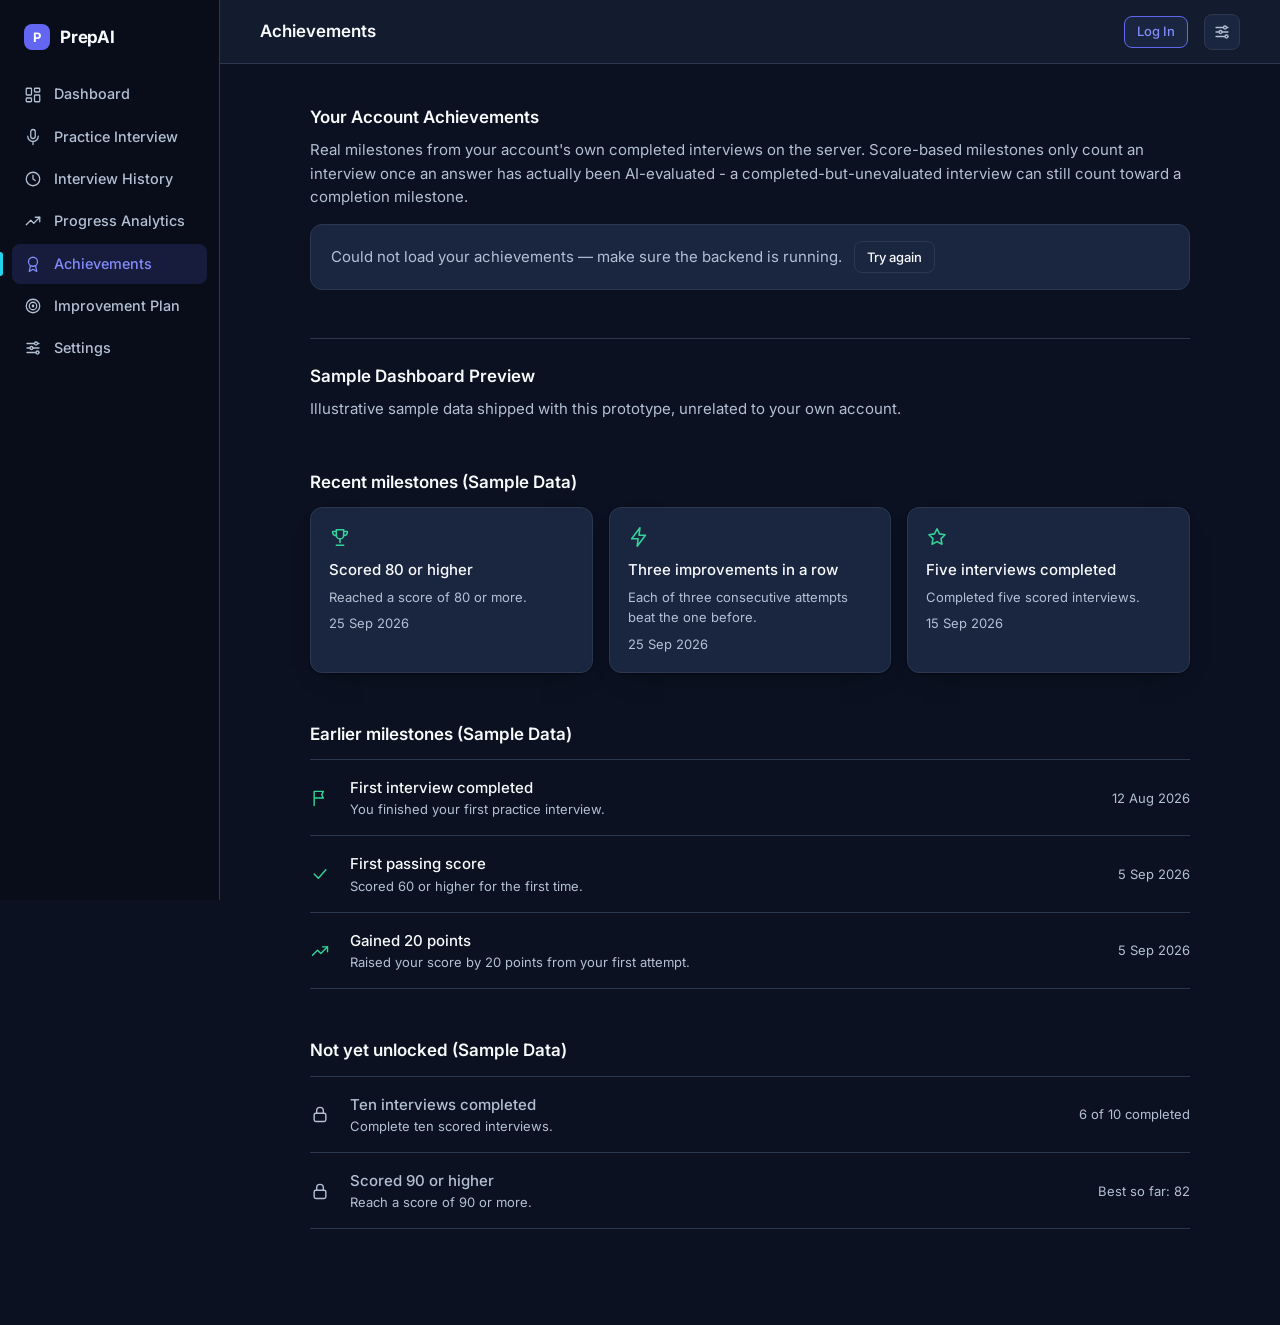
==== commit eff6d95b: "fix: separate sample and account achievement progress Root-caused the limitation flagged (not fixed)" ====
--- a/prepai/achievements.html
+++ b/prepai/achievements.html
@@ -20,16 +20,26 @@
     </header>
     <main class="content">
 
+      <section class="group" id="account-achievements-section" style="border-top:0;padding-top:0">
+        <h3 class="section-title">Your Account Achievements</h3>
+        <p class="subtle" style="margin-top:4px">Real milestones from your account's own completed interviews on the server. Score-based milestones only count an interview once an answer has actually been AI-evaluated - a completed-but-unevaluated interview can still count toward a completion milestone.</p>
+        <div id="account-achievements-body" style="margin-top:16px"></div>
+      </section>
+
+      <section class="group">
+        <h3 class="section-title">Sample Dashboard Preview</h3>
+        <p class="subtle" style="margin-top:4px">Illustrative sample data shipped with this prototype, unrelated to your own account.</p>
+      </section>
       <section>
-        <h3 class="section-title" style="margin-bottom:12px">Recent milestones</h3>
+        <h3 class="section-title" style="margin-bottom:12px">Recent milestones (Sample Data)</h3>
         <div class="featured" id="featured"></div>
       </section>
       <section>
-        <h3 class="section-title">Earlier milestones</h3>
+        <h3 class="section-title">Earlier milestones (Sample Data)</h3>
         <div id="unlocked" style="border-top:1px solid var(--border);margin-top:12px"></div>
       </section>
       <section>
-        <h3 class="section-title">Not yet unlocked</h3>
+        <h3 class="section-title">Not yet unlocked (Sample Data)</h3>
         <div id="locked" style="border-top:1px solid var(--border);margin-top:12px"></div>
       </section>
     </main>
